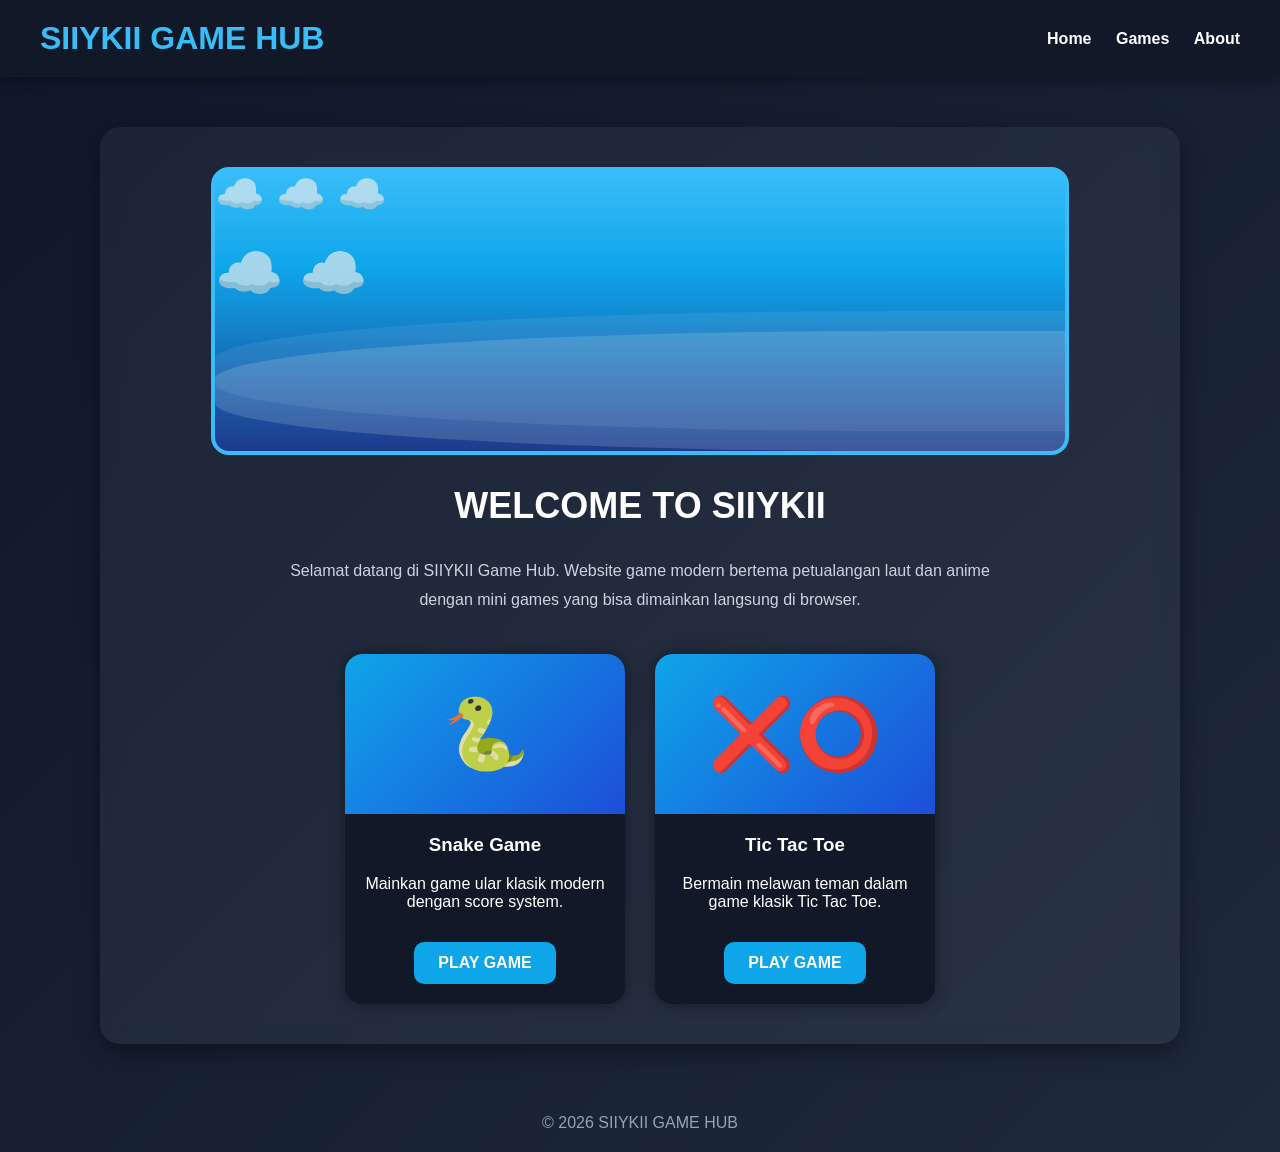
==== index.html @ 4e99a4be "first upload" ====
<!DOCTYPE html>
<html lang="id">
<head>
<meta charset="UTF-8">
<meta name="viewport" content="width=device-width, initial-scale=1.0">
<title>SIIYKII GAME HUB</title>

<style>
body{
    margin:0;
    font-family:Arial,sans-serif;
    background:linear-gradient(135deg,#0f172a,#1e293b);
    color:white;
    text-align:center;
}

/* HEADER */
header{
    background:#111827;
    padding:20px 40px;
    display:flex;
    justify-content:space-between;
    align-items:center;
    flex-wrap:wrap;
    box-shadow:0 4px 15px rgba(0,0,0,0.4);
}

header h1{
    color:#38bdf8;
    margin:0;
}

nav a{
    color:white;
    text-decoration:none;
    margin-left:20px;
    font-weight:bold;
    transition:0.3s;
}

nav a:hover{
    color:#38bdf8;
}

/* CONTAINER */
.profile-container{
    max-width:1000px;
    margin:50px auto;
    padding:40px;
    border-radius:20px;
    background:rgba(255,255,255,0.05);
    backdrop-filter:blur(10px);
    box-shadow:0 8px 25px rgba(0,0,0,0.4);
}

/* ANIMATION */
.banner{
    width:100%;
    max-width:850px;
    height:280px;
    margin:0 auto 30px auto;
    border-radius:18px;
    overflow:hidden;
    position:relative;
    border:4px solid #38bdf8;
    background:linear-gradient(to bottom,#38bdf8 0%, #0ea5e9 35%, #1e3a8a 100%);
}

.wave{
    position:absolute;
    bottom:0;
    width:200%;
    height:120px;
    background:rgba(255,255,255,0.15);
    border-radius:40%;
    animation:waveMove 8s linear infinite;
}

.wave2{
    bottom:20px;
    opacity:0.5;
    animation-duration:12s;
}

.ship{
    position:absolute;
    bottom:80px;
    left:-200px;
    font-size:90px;
    animation:sail 12s linear infinite;
}

.cloud{
    position:absolute;
    color:white;
    opacity:0.7;
    font-size:40px;
    animation:cloudMove 25s linear infinite;
}

.cloud2{
    top:70px;
    animation-duration:35s;
    font-size:55px;
}

@keyframes sail{
    0%{left:-200px;}
    100%{left:100%;}
}

@keyframes waveMove{
    0%{transform:translateX(0);}
    100%{transform:translateX(-50%);}
}

@keyframes cloudMove{
    0%{left:-200px;}
    100%{left:110%;}
}

/* TEXT */
h2{
    font-size:36px;
}

.bio{
    max-width:700px;
    margin:auto;
    line-height:1.8;
    color:#cbd5e1;
    margin-bottom:40px;
}

/* GAME CARDS */
.games{
    display:flex;
    justify-content:center;
    flex-wrap:wrap;
    gap:30px;
    margin-top:40px;
}

.game-card{
    width:280px;
    background:#111827;
    border-radius:18px;
    overflow:hidden;
    box-shadow:0 0 15px rgba(0,0,0,0.4);
    transition:0.3s;
}

.game-card:hover{
    transform:translateY(-10px);
}

.game-image{
    height:160px;
    background:linear-gradient(135deg,#0ea5e9,#1d4ed8);
    display:flex;
    justify-content:center;
    align-items:center;
    font-size:70px;
}

.game-info{
    padding:20px;
}

.game-info h3{
    margin-top:0;
}

.play-btn{
    display:inline-block;
    margin-top:15px;
    padding:12px 24px;
    background:#0ea5e9;
    color:white;
    text-decoration:none;
    border-radius:10px;
    font-weight:bold;
    transition:0.3s;
}

.play-btn:hover{
    background:#0284c7;
}

footer{
    margin-top:50px;
    padding:20px;
    color:#94a3b8;
}

@media(max-width:700px){
    .banner{
        height:220px;
    }

    .ship{
        font-size:65px;
    }

    h2{
        font-size:28px;
    }
}
</style>
</head>

<body>

<header>
    <h1>SIIYKII GAME HUB</h1>

    <nav>
        <a href="#">Home</a>
        <a href="#games">Games</a>
        <a href="#">About</a>
    </nav>
</header>

<div class="profile-container">

    <div class="banner">

        <div class="cloud">☁️ ☁️ ☁️</div>
        <div class="cloud cloud2">☁️ ☁️</div>

        <div class="ship">⛵</div>

        <div class="wave"></div>
        <div class="wave wave2"></div>

    </div>

    <h2>WELCOME TO SIIYKII</h2>

    <p class="bio">
        Selamat datang di SIIYKII Game Hub.
        Website game modern bertema petualangan laut dan anime
        dengan mini games yang bisa dimainkan langsung di browser.
    </p>

    <div class="games" id="games">

        <div class="game-card">

            <div class="game-image">
                🐍
            </div>

            <div class="game-info">
                <h3>Snake Game</h3>

                <p>
                    Mainkan game ular klasik modern dengan score system.
                </p>

                <a class="play-btn" href="snake.html">
                    PLAY GAME
                </a>
            </div>

        </div>

        <div class="game-card">

            <div class="game-image">
                ❌⭕
            </div>

            <div class="game-info">
                <h3>Tic Tac Toe</h3>

                <p>
                    Bermain melawan teman dalam game klasik Tic Tac Toe.
                </p>

                <a class="play-btn" href="tictactoe.html">
                    PLAY GAME
                </a>
            </div>

        </div>

    </div>

</div>

<footer>
© 2026 SIIYKII GAME HUB
</footer>

</body>
</html>
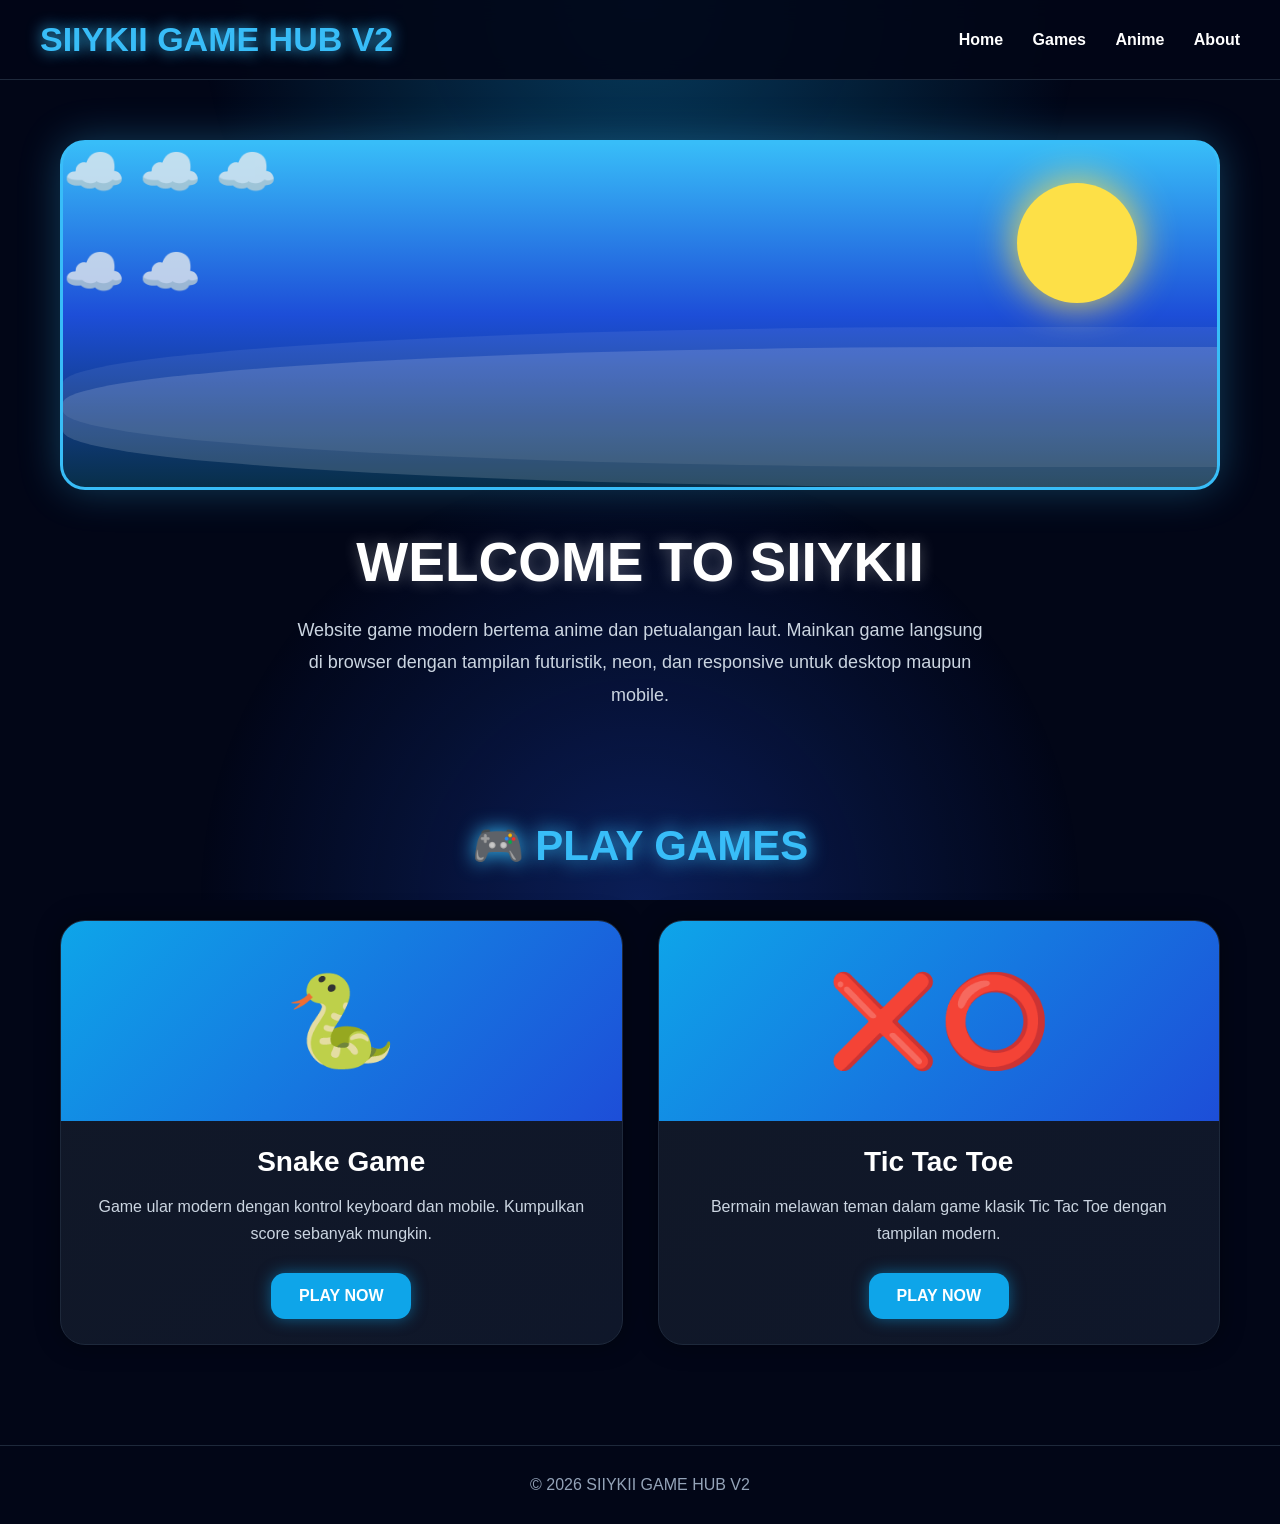
==== commit 79de93b2: "Add files via upload" ====
--- a/index.html
+++ b/index.html
@@ -3,208 +3,284 @@
 <head>
 <meta charset="UTF-8">
 <meta name="viewport" content="width=device-width, initial-scale=1.0">
-<title>SIIYKII GAME HUB</title>
+<title>SIIYKII GAME HUB V2</title>
 
 <style>
+*{
+margin:0;
+padding:0;
+box-sizing:border-box;
+}
+
 body{
-    margin:0;
-    font-family:Arial,sans-serif;
-    background:linear-gradient(135deg,#0f172a,#1e293b);
-    color:white;
-    text-align:center;
+font-family:Arial,sans-serif;
+background:#020617;
+color:white;
+overflow-x:hidden;
+}
+
+/* BACKGROUND */
+body::before{
+content:"";
+position:fixed;
+width:100%;
+height:100%;
+background:
+radial-gradient(circle at top,#0ea5e955,transparent 40%),
+radial-gradient(circle at bottom,#1d4ed855,transparent 40%);
+z-index:-1;
 }
 
 /* HEADER */
 header{
-    background:#111827;
-    padding:20px 40px;
-    display:flex;
-    justify-content:space-between;
-    align-items:center;
-    flex-wrap:wrap;
-    box-shadow:0 4px 15px rgba(0,0,0,0.4);
-}
-
-header h1{
-    color:#38bdf8;
-    margin:0;
+position:sticky;
+top:0;
+z-index:100;
+background:rgba(2,6,23,0.9);
+backdrop-filter:blur(10px);
+display:flex;
+justify-content:space-between;
+align-items:center;
+padding:20px 40px;
+border-bottom:1px solid #1e293b;
+}
+
+.logo{
+font-size:34px;
+font-weight:bold;
+color:#38bdf8;
+text-shadow:0 0 15px #38bdf8;
 }
 
 nav a{
-    color:white;
-    text-decoration:none;
-    margin-left:20px;
-    font-weight:bold;
-    transition:0.3s;
+color:white;
+text-decoration:none;
+margin-left:25px;
+font-weight:bold;
+transition:0.3s;
 }
 
 nav a:hover{
-    color:#38bdf8;
-}
-
-/* CONTAINER */
-.profile-container{
-    max-width:1000px;
-    margin:50px auto;
-    padding:40px;
-    border-radius:20px;
-    background:rgba(255,255,255,0.05);
-    backdrop-filter:blur(10px);
-    box-shadow:0 8px 25px rgba(0,0,0,0.4);
-}
-
-/* ANIMATION */
+color:#38bdf8;
+}
+
+/* HERO */
+.hero{
+max-width:1200px;
+margin:auto;
+padding:60px 20px;
+}
+
 .banner{
-    width:100%;
-    max-width:850px;
-    height:280px;
-    margin:0 auto 30px auto;
-    border-radius:18px;
-    overflow:hidden;
-    position:relative;
-    border:4px solid #38bdf8;
-    background:linear-gradient(to bottom,#38bdf8 0%, #0ea5e9 35%, #1e3a8a 100%);
-}
-
+position:relative;
+height:350px;
+border-radius:25px;
+overflow:hidden;
+background:linear-gradient(to bottom,#38bdf8,#1d4ed8,#082f49);
+border:3px solid #38bdf8;
+box-shadow:0 0 40px rgba(56,189,248,0.3);
+}
+
+/* SUN */
+.sun{
+position:absolute;
+width:120px;
+height:120px;
+background:#fde047;
+border-radius:50%;
+top:40px;
+right:80px;
+box-shadow:0 0 40px #fde047;
+}
+
+/* CLOUDS */
+.cloud{
+position:absolute;
+font-size:50px;
+opacity:0.8;
+animation:cloudMove 30s linear infinite;
+}
+
+.cloud2{
+top:100px;
+animation-duration:40s;
+}
+
+/* SHIP */
+.ship{
+position:absolute;
+bottom:90px;
+left:-250px;
+font-size:120px;
+animation:sail 16s linear infinite;
+filter:drop-shadow(0 0 15px rgba(255,255,255,0.4));
+}
+
+/* WAVES */
 .wave{
-    position:absolute;
-    bottom:0;
-    width:200%;
-    height:120px;
-    background:rgba(255,255,255,0.15);
-    border-radius:40%;
-    animation:waveMove 8s linear infinite;
+position:absolute;
+bottom:0;
+width:200%;
+height:140px;
+background:rgba(255,255,255,0.15);
+border-radius:40%;
+animation:waveMove 8s linear infinite;
 }
 
 .wave2{
-    bottom:20px;
-    opacity:0.5;
-    animation-duration:12s;
+bottom:20px;
+opacity:0.5;
+animation-duration:12s;
+}
+
+@keyframes sail{
+0%{left:-250px;transform:translateY(0);}
+25%{transform:translateY(-10px);}
+50%{transform:translateY(5px);}
+75%{transform:translateY(-5px);}
+100%{left:100%;transform:translateY(0);}
+}
+
+@keyframes waveMove{
+0%{transform:translateX(0);}
+100%{transform:translateX(-50%);}
+}
+
+@keyframes cloudMove{
+0%{left:-200px;}
+100%{left:110%;}
+}
+
+/* TEXT */
+.hero-text{
+margin-top:40px;
+text-align:center;
+}
+
+.hero-text h1{
+font-size:55px;
+margin-bottom:20px;
+text-shadow:0 0 15px rgba(255,255,255,0.3);
+}
+
+.hero-text p{
+max-width:700px;
+margin:auto;
+font-size:18px;
+line-height:1.8;
+color:#cbd5e1;
+}
+
+/* GAMES */
+.games-section{
+max-width:1200px;
+margin:auto;
+padding:50px 20px;
+}
+
+.section-title{
+text-align:center;
+font-size:42px;
+margin-bottom:50px;
+color:#38bdf8;
+text-shadow:0 0 20px #38bdf8;
+}
+
+.games-grid{
+display:grid;
+grid-template-columns:repeat(auto-fit,minmax(300px,1fr));
+gap:35px;
+}
+
+.game-card{
+background:linear-gradient(145deg,#111827,#0f172a);
+border-radius:25px;
+overflow:hidden;
+transition:0.4s;
+border:1px solid #1e293b;
+box-shadow:0 0 25px rgba(0,0,0,0.4);
+}
+
+.game-card:hover{
+transform:translateY(-15px) scale(1.03);
+box-shadow:0 0 35px rgba(56,189,248,0.4);
+}
+
+.game-image{
+height:200px;
+display:flex;
+justify-content:center;
+align-items:center;
+font-size:90px;
+background:linear-gradient(135deg,#0ea5e9,#1d4ed8);
+}
+
+.game-content{
+padding:25px;
+text-align:center;
+}
+
+.game-content h3{
+font-size:28px;
+margin-bottom:15px;
+}
+
+.game-content p{
+color:#cbd5e1;
+line-height:1.7;
+margin-bottom:25px;
+}
+
+.play-btn{
+display:inline-block;
+padding:14px 28px;
+border-radius:14px;
+background:#0ea5e9;
+color:white;
+text-decoration:none;
+font-weight:bold;
+transition:0.3s;
+box-shadow:0 0 15px rgba(14,165,233,0.5);
+}
+
+.play-btn:hover{
+background:#0284c7;
+transform:scale(1.08);
+}
+
+/* FOOTER */
+footer{
+text-align:center;
+padding:30px;
+color:#94a3b8;
+margin-top:50px;
+border-top:1px solid #1e293b;
+}
+
+/* MOBILE */
+@media(max-width:768px){
+
+.hero-text h1{
+font-size:36px;
+}
+
+.banner{
+height:240px;
 }
 
 .ship{
-    position:absolute;
-    bottom:80px;
-    left:-200px;
-    font-size:90px;
-    animation:sail 12s linear infinite;
-}
-
-.cloud{
-    position:absolute;
-    color:white;
-    opacity:0.7;
-    font-size:40px;
-    animation:cloudMove 25s linear infinite;
-}
-
-.cloud2{
-    top:70px;
-    animation-duration:35s;
-    font-size:55px;
-}
-
-@keyframes sail{
-    0%{left:-200px;}
-    100%{left:100%;}
-}
-
-@keyframes waveMove{
-    0%{transform:translateX(0);}
-    100%{transform:translateX(-50%);}
-}
-
-@keyframes cloudMove{
-    0%{left:-200px;}
-    100%{left:110%;}
-}
-
-/* TEXT */
-h2{
-    font-size:36px;
-}
-
-.bio{
-    max-width:700px;
-    margin:auto;
-    line-height:1.8;
-    color:#cbd5e1;
-    margin-bottom:40px;
-}
-
-/* GAME CARDS */
-.games{
-    display:flex;
-    justify-content:center;
-    flex-wrap:wrap;
-    gap:30px;
-    margin-top:40px;
-}
-
-.game-card{
-    width:280px;
-    background:#111827;
-    border-radius:18px;
-    overflow:hidden;
-    box-shadow:0 0 15px rgba(0,0,0,0.4);
-    transition:0.3s;
-}
-
-.game-card:hover{
-    transform:translateY(-10px);
-}
-
-.game-image{
-    height:160px;
-    background:linear-gradient(135deg,#0ea5e9,#1d4ed8);
-    display:flex;
-    justify-content:center;
-    align-items:center;
-    font-size:70px;
-}
-
-.game-info{
-    padding:20px;
-}
-
-.game-info h3{
-    margin-top:0;
-}
-
-.play-btn{
-    display:inline-block;
-    margin-top:15px;
-    padding:12px 24px;
-    background:#0ea5e9;
-    color:white;
-    text-decoration:none;
-    border-radius:10px;
-    font-weight:bold;
-    transition:0.3s;
-}
-
-.play-btn:hover{
-    background:#0284c7;
-}
-
-footer{
-    margin-top:50px;
-    padding:20px;
-    color:#94a3b8;
-}
-
-@media(max-width:700px){
-    .banner{
-        height:220px;
-    }
-
-    .ship{
-        font-size:65px;
-    }
-
-    h2{
-        font-size:28px;
-    }
+font-size:80px;
+bottom:70px;
+}
+
+.logo{
+font-size:24px;
+}
+
+nav{
+display:none;
+}
+
 }
 </style>
 </head>
@@ -212,85 +288,106 @@
 <body>
 
 <header>
-    <h1>SIIYKII GAME HUB</h1>
-
-    <nav>
-        <a href="#">Home</a>
-        <a href="#games">Games</a>
-        <a href="#">About</a>
-    </nav>
+
+<div class="logo">SIIYKII GAME HUB V2</div>
+
+<nav>
+<a href="#">Home</a>
+<a href="#games">Games</a>
+<a href="#">Anime</a>
+<a href="#">About</a>
+</nav>
+
 </header>
 
-<div class="profile-container">
-
-    <div class="banner">
-
-        <div class="cloud">☁️ ☁️ ☁️</div>
-        <div class="cloud cloud2">☁️ ☁️</div>
-
-        <div class="ship">⛵</div>
-
-        <div class="wave"></div>
-        <div class="wave wave2"></div>
-
-    </div>
-
-    <h2>WELCOME TO SIIYKII</h2>
-
-    <p class="bio">
-        Selamat datang di SIIYKII Game Hub.
-        Website game modern bertema petualangan laut dan anime
-        dengan mini games yang bisa dimainkan langsung di browser.
-    </p>
-
-    <div class="games" id="games">
-
-        <div class="game-card">
-
-            <div class="game-image">
-                🐍
-            </div>
-
-            <div class="game-info">
-                <h3>Snake Game</h3>
-
-                <p>
-                    Mainkan game ular klasik modern dengan score system.
-                </p>
-
-                <a class="play-btn" href="snake.html">
-                    PLAY GAME
-                </a>
-            </div>
-
-        </div>
-
-        <div class="game-card">
-
-            <div class="game-image">
-                ❌⭕
-            </div>
-
-            <div class="game-info">
-                <h3>Tic Tac Toe</h3>
-
-                <p>
-                    Bermain melawan teman dalam game klasik Tic Tac Toe.
-                </p>
-
-                <a class="play-btn" href="tictactoe.html">
-                    PLAY GAME
-                </a>
-            </div>
-
-        </div>
-
-    </div>
-
-</div>
+<section class="hero">
+
+<div class="banner">
+
+<div class="sun"></div>
+
+<div class="cloud">☁️ ☁️ ☁️</div>
+<div class="cloud cloud2">☁️ ☁️</div>
+
+<div class="ship">🚢</div>
+
+<div class="wave"></div>
+<div class="wave wave2"></div>
+
+</div>
+
+<div class="hero-text">
+
+<h1>WELCOME TO SIIYKII</h1>
+
+<p>
+Website game modern bertema anime dan petualangan laut.
+Mainkan game langsung di browser dengan tampilan futuristik,
+neon, dan responsive untuk desktop maupun mobile.
+</p>
+
+</div>
+
+</section>
+
+<section class="games-section" id="games">
+
+<h2 class="section-title">🎮 PLAY GAMES</h2>
+
+<div class="games-grid">
+
+<div class="game-card">
+
+<div class="game-image">
+🐍
+</div>
+
+<div class="game-content">
+
+<h3>Snake Game</h3>
+
+<p>
+Game ular modern dengan kontrol keyboard dan mobile.
+Kumpulkan score sebanyak mungkin.
+</p>
+
+<a class="play-btn" href="snake.html">
+PLAY NOW
+</a>
+
+</div>
+
+</div>
+
+<div class="game-card">
+
+<div class="game-image">
+❌⭕
+</div>
+
+<div class="game-content">
+
+<h3>Tic Tac Toe</h3>
+
+<p>
+Bermain melawan teman dalam game klasik Tic Tac Toe
+dengan tampilan modern.
+</p>
+
+<a class="play-btn" href="tictactoe.html">
+PLAY NOW
+</a>
+
+</div>
+
+</div>
+
+</div>
+
+</section>
 
 <footer>
-© 2026 SIIYKII GAME HUB
+© 2026 SIIYKII GAME HUB V2
 </footer>
 
 </body>
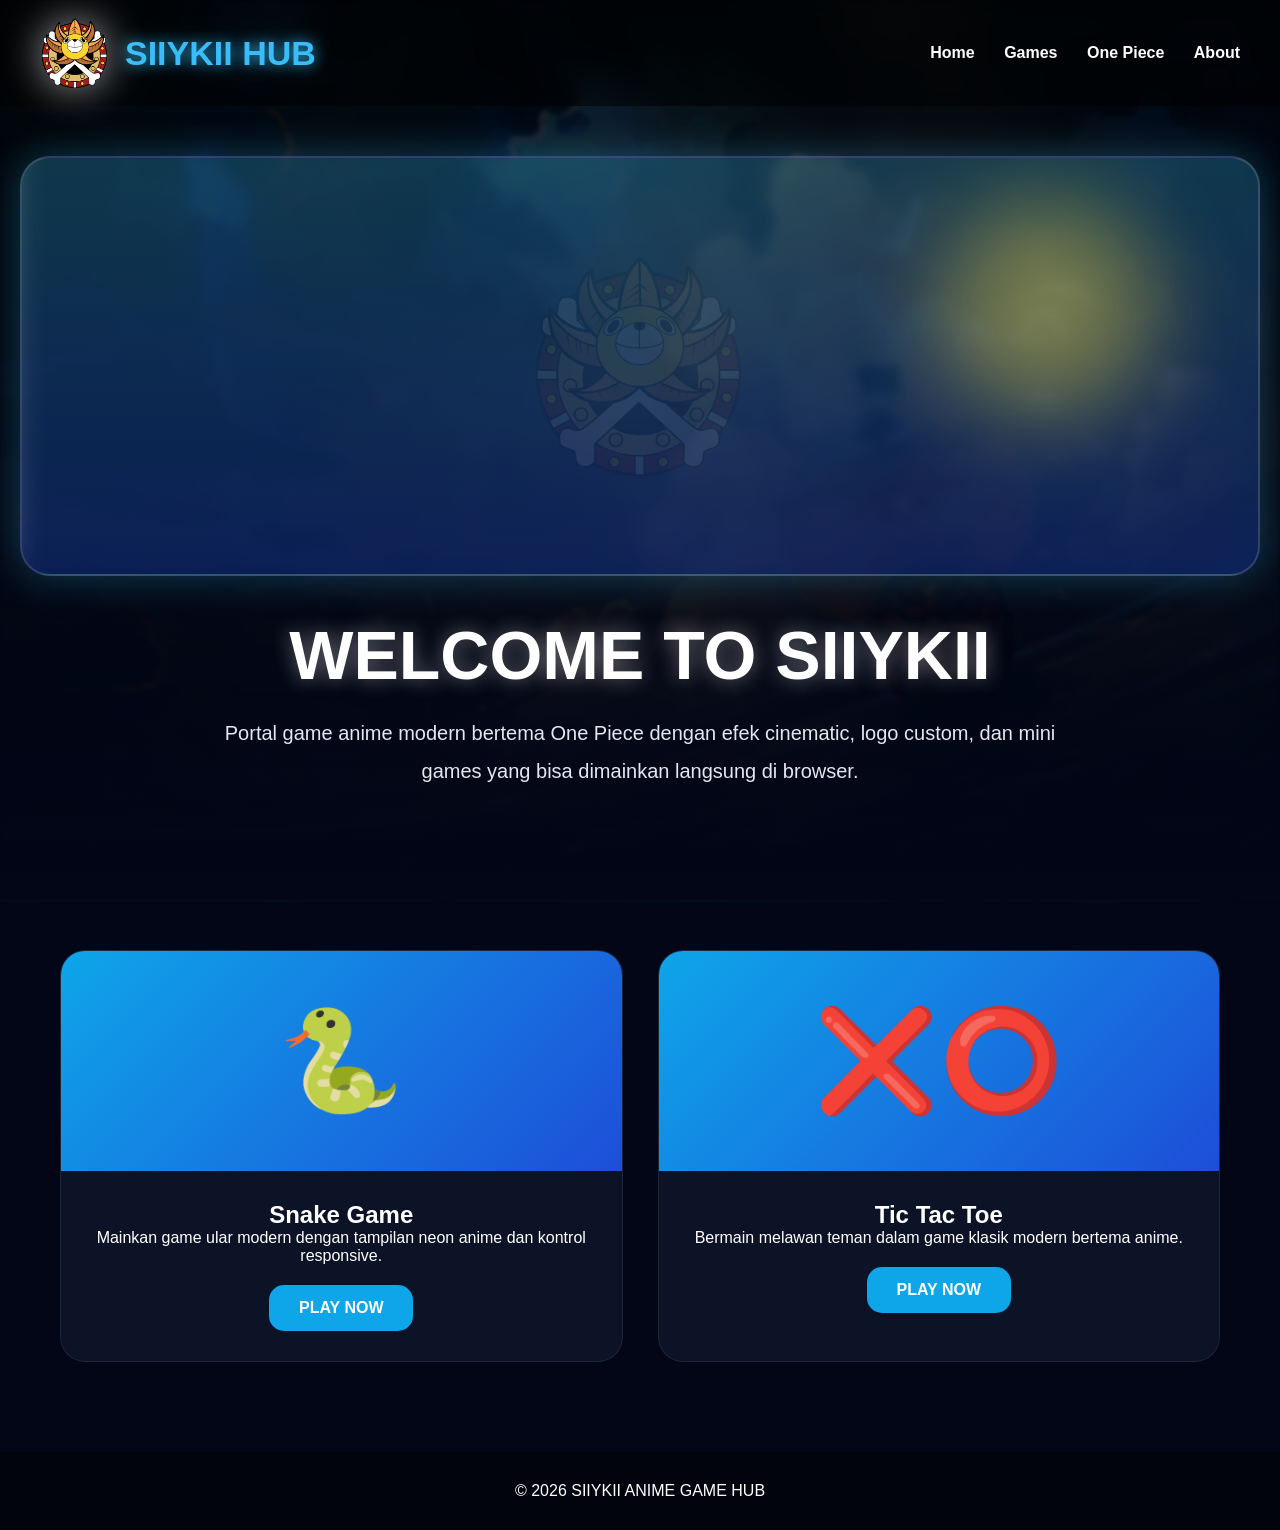
==== commit 0f96a57f: "UPGRADE" ====
--- a/index.html
+++ b/index.html
@@ -3,49 +3,67 @@
 <head>
 <meta charset="UTF-8">
 <meta name="viewport" content="width=device-width, initial-scale=1.0">
-<title>SIIYKII GAME HUB V2</title>
+<title>SIIYKII ANIME HUB</title>
+
+<link rel="icon" type="image/png" href="logo.png">
 
 <style>
-*{
-margin:0;
-padding:0;
-box-sizing:border-box;
-}
+*{margin:0;padding:0;box-sizing:border-box;}
 
 body{
 font-family:Arial,sans-serif;
+overflow-x:hidden;
+color:white;
 background:#020617;
-color:white;
-overflow-x:hidden;
-}
-
-/* BACKGROUND */
-body::before{
-content:"";
+}
+
+.bg{
 position:fixed;
+top:0;
+left:0;
 width:100%;
 height:100%;
-background:
-radial-gradient(circle at top,#0ea5e955,transparent 40%),
-radial-gradient(circle at bottom,#1d4ed855,transparent 40%);
+background:url('background.jpg') center/cover no-repeat;
+filter:brightness(0.3) blur(2px);
+z-index:-2;
+}
+
+.overlay{
+position:fixed;
+top:0;
+left:0;
+width:100%;
+height:100%;
+background:linear-gradient(to bottom,#00000066,#020617);
 z-index:-1;
 }
 
-/* HEADER */
 header{
+display:flex;
+justify-content:space-between;
+align-items:center;
+padding:18px 40px;
+background:rgba(0,0,0,0.5);
+backdrop-filter:blur(10px);
 position:sticky;
 top:0;
 z-index:100;
-background:rgba(2,6,23,0.9);
-backdrop-filter:blur(10px);
+}
+
+.logo-area{
 display:flex;
-justify-content:space-between;
 align-items:center;
-padding:20px 40px;
-border-bottom:1px solid #1e293b;
-}
-
-.logo{
+gap:15px;
+}
+
+.logo-area img{
+width:70px;
+height:70px;
+animation:floatLogo 4s ease-in-out infinite;
+filter:drop-shadow(0 0 20px rgba(255,255,255,0.6));
+}
+
+.logo-text{
 font-size:34px;
 font-weight:bold;
 color:#38bdf8;
@@ -57,244 +75,162 @@
 text-decoration:none;
 margin-left:25px;
 font-weight:bold;
-transition:0.3s;
-}
-
-nav a:hover{
-color:#38bdf8;
-}
-
-/* HERO */
+}
+
 .hero{
-max-width:1200px;
+max-width:1300px;
 margin:auto;
-padding:60px 20px;
+padding:50px 20px;
+text-align:center;
 }
 
 .banner{
 position:relative;
-height:350px;
+height:420px;
+border-radius:30px;
+overflow:hidden;
+background:linear-gradient(to bottom,#38bdf844,#1d4ed855);
+backdrop-filter:blur(5px);
+border:2px solid rgba(255,255,255,0.15);
+box-shadow:0 0 40px rgba(56,189,248,0.3);
+}
+
+.ship{
+position:absolute;
+bottom:10px;
+left:-400px;
+width:380px;
+animation:sail 18s linear infinite;
+filter:drop-shadow(0 0 20px rgba(255,255,255,0.5));
+}
+
+.watermark{
+position:absolute;
+top:50%;
+left:50%;
+transform:translate(-50%,-50%);
+width:220px;
+opacity:0.08;
+animation:spin 30s linear infinite;
+}
+
+.light{
+position:absolute;
+top:40px;
+right:100px;
+width:220px;
+height:220px;
+background:#fde04766;
+border-radius:50%;
+filter:blur(45px);
+}
+
+.hero h1{
+margin-top:40px;
+font-size:68px;
+text-shadow:0 0 20px rgba(255,255,255,0.4);
+}
+
+.hero p{
+max-width:850px;
+margin:20px auto;
+line-height:1.9;
+font-size:20px;
+color:#e2e8f0;
+}
+
+.games{
+max-width:1200px;
+margin:70px auto;
+display:grid;
+grid-template-columns:repeat(auto-fit,minmax(320px,1fr));
+gap:35px;
+padding:20px;
+}
+
+.card{
+background:rgba(15,23,42,0.85);
 border-radius:25px;
 overflow:hidden;
-background:linear-gradient(to bottom,#38bdf8,#1d4ed8,#082f49);
-border:3px solid #38bdf8;
-box-shadow:0 0 40px rgba(56,189,248,0.3);
-}
-
-/* SUN */
-.sun{
-position:absolute;
-width:120px;
-height:120px;
-background:#fde047;
-border-radius:50%;
-top:40px;
-right:80px;
-box-shadow:0 0 40px #fde047;
-}
-
-/* CLOUDS */
-.cloud{
-position:absolute;
-font-size:50px;
-opacity:0.8;
-animation:cloudMove 30s linear infinite;
-}
-
-.cloud2{
-top:100px;
-animation-duration:40s;
-}
-
-/* SHIP */
-.ship{
-position:absolute;
-bottom:90px;
-left:-250px;
-font-size:120px;
-animation:sail 16s linear infinite;
-filter:drop-shadow(0 0 15px rgba(255,255,255,0.4));
-}
-
-/* WAVES */
-.wave{
-position:absolute;
-bottom:0;
-width:200%;
-height:140px;
-background:rgba(255,255,255,0.15);
-border-radius:40%;
-animation:waveMove 8s linear infinite;
-}
-
-.wave2{
-bottom:20px;
-opacity:0.5;
-animation-duration:12s;
-}
-
-@keyframes sail{
-0%{left:-250px;transform:translateY(0);}
-25%{transform:translateY(-10px);}
-50%{transform:translateY(5px);}
-75%{transform:translateY(-5px);}
-100%{left:100%;transform:translateY(0);}
-}
-
-@keyframes waveMove{
-0%{transform:translateX(0);}
-100%{transform:translateX(-50%);}
-}
-
-@keyframes cloudMove{
-0%{left:-200px;}
-100%{left:110%;}
-}
-
-/* TEXT */
-.hero-text{
-margin-top:40px;
-text-align:center;
-}
-
-.hero-text h1{
-font-size:55px;
-margin-bottom:20px;
-text-shadow:0 0 15px rgba(255,255,255,0.3);
-}
-
-.hero-text p{
-max-width:700px;
-margin:auto;
-font-size:18px;
-line-height:1.8;
-color:#cbd5e1;
-}
-
-/* GAMES */
-.games-section{
-max-width:1200px;
-margin:auto;
-padding:50px 20px;
-}
-
-.section-title{
-text-align:center;
-font-size:42px;
-margin-bottom:50px;
-color:#38bdf8;
-text-shadow:0 0 20px #38bdf8;
-}
-
-.games-grid{
-display:grid;
-grid-template-columns:repeat(auto-fit,minmax(300px,1fr));
-gap:35px;
-}
-
-.game-card{
-background:linear-gradient(145deg,#111827,#0f172a);
-border-radius:25px;
-overflow:hidden;
+backdrop-filter:blur(10px);
+border:1px solid rgba(255,255,255,0.08);
 transition:0.4s;
-border:1px solid #1e293b;
-box-shadow:0 0 25px rgba(0,0,0,0.4);
-}
-
-.game-card:hover{
-transform:translateY(-15px) scale(1.03);
-box-shadow:0 0 35px rgba(56,189,248,0.4);
-}
-
-.game-image{
-height:200px;
+}
+
+.card:hover{
+transform:translateY(-12px) scale(1.03);
+box-shadow:0 0 35px rgba(56,189,248,0.5);
+}
+
+.card-top{
+height:220px;
 display:flex;
 justify-content:center;
 align-items:center;
-font-size:90px;
+font-size:100px;
 background:linear-gradient(135deg,#0ea5e9,#1d4ed8);
 }
 
-.game-content{
-padding:25px;
+.card-content{
+padding:30px;
 text-align:center;
-}
-
-.game-content h3{
-font-size:28px;
-margin-bottom:15px;
-}
-
-.game-content p{
-color:#cbd5e1;
-line-height:1.7;
-margin-bottom:25px;
 }
 
 .play-btn{
 display:inline-block;
-padding:14px 28px;
-border-radius:14px;
+padding:14px 30px;
 background:#0ea5e9;
+border-radius:15px;
+text-decoration:none;
 color:white;
-text-decoration:none;
 font-weight:bold;
-transition:0.3s;
-box-shadow:0 0 15px rgba(14,165,233,0.5);
-}
-
-.play-btn:hover{
-background:#0284c7;
-transform:scale(1.08);
-}
-
-/* FOOTER */
+margin-top:20px;
+}
+
 footer{
 text-align:center;
 padding:30px;
-color:#94a3b8;
-margin-top:50px;
-border-top:1px solid #1e293b;
-}
-
-/* MOBILE */
-@media(max-width:768px){
-
-.hero-text h1{
-font-size:36px;
-}
-
-.banner{
-height:240px;
-}
-
-.ship{
-font-size:80px;
-bottom:70px;
-}
-
-.logo{
-font-size:24px;
-}
-
-nav{
-display:none;
-}
-
+margin-top:60px;
+background:rgba(0,0,0,0.4);
+}
+
+@keyframes sail{
+0%{left:-400px;transform:translateY(0px) rotate(-2deg);}
+25%{transform:translateY(-10px) rotate(2deg);}
+50%{transform:translateY(5px) rotate(-2deg);}
+75%{transform:translateY(-8px) rotate(2deg);}
+100%{left:110%;transform:translateY(0px) rotate(-2deg);}
+}
+
+@keyframes spin{
+0%{transform:translate(-50%,-50%) rotate(0deg);}
+100%{transform:translate(-50%,-50%) rotate(360deg);}
+}
+
+@keyframes floatLogo{
+0%{transform:translateY(0px);}
+50%{transform:translateY(-8px);}
+100%{transform:translateY(0px);}
 }
 </style>
 </head>
 
 <body>
 
+<div class="bg"></div>
+<div class="overlay"></div>
+
 <header>
 
-<div class="logo">SIIYKII GAME HUB V2</div>
+<div class="logo-area">
+<img src="logo.png">
+<div class="logo-text">SIIYKII HUB</div>
+</div>
 
 <nav>
 <a href="#">Home</a>
 <a href="#games">Games</a>
-<a href="#">Anime</a>
+<a href="#">One Piece</a>
 <a href="#">About</a>
 </nav>
 
@@ -304,90 +240,59 @@
 
 <div class="banner">
 
-<div class="sun"></div>
-
-<div class="cloud">☁️ ☁️ ☁️</div>
-<div class="cloud cloud2">☁️ ☁️</div>
-
-<div class="ship">🚢</div>
-
-<div class="wave"></div>
-<div class="wave wave2"></div>
-
-</div>
-
-<div class="hero-text">
+<div class="light"></div>
+
+<img src="logo.png" class="watermark">
+
+<img src="sunny.png" class="ship">
+
+</div>
 
 <h1>WELCOME TO SIIYKII</h1>
 
 <p>
-Website game modern bertema anime dan petualangan laut.
-Mainkan game langsung di browser dengan tampilan futuristik,
-neon, dan responsive untuk desktop maupun mobile.
+Portal game anime modern bertema One Piece dengan efek cinematic,
+logo custom, dan mini games yang bisa dimainkan langsung di browser.
 </p>
 
-</div>
-
 </section>
 
-<section class="games-section" id="games">
-
-<h2 class="section-title">🎮 PLAY GAMES</h2>
-
-<div class="games-grid">
-
-<div class="game-card">
-
-<div class="game-image">
-🐍
-</div>
-
-<div class="game-content">
-
-<h3>Snake Game</h3>
+<section class="games" id="games">
+
+<div class="card">
+<div class="card-top">🐍</div>
+
+<div class="card-content">
+<h2>Snake Game</h2>
 
 <p>
-Game ular modern dengan kontrol keyboard dan mobile.
-Kumpulkan score sebanyak mungkin.
+Mainkan game ular modern dengan tampilan neon anime dan kontrol responsive.
 </p>
 
-<a class="play-btn" href="snake.html">
-PLAY NOW
-</a>
-
-</div>
-
-</div>
-
-<div class="game-card">
-
-<div class="game-image">
-❌⭕
-</div>
-
-<div class="game-content">
-
-<h3>Tic Tac Toe</h3>
+<a class="play-btn" href="snake.html">PLAY NOW</a>
+
+</div>
+</div>
+
+<div class="card">
+<div class="card-top">❌⭕</div>
+
+<div class="card-content">
+<h2>Tic Tac Toe</h2>
 
 <p>
-Bermain melawan teman dalam game klasik Tic Tac Toe
-dengan tampilan modern.
+Bermain melawan teman dalam game klasik modern bertema anime.
 </p>
 
-<a class="play-btn" href="tictactoe.html">
-PLAY NOW
-</a>
-
-</div>
-
-</div>
-
+<a class="play-btn" href="tictactoe.html">PLAY NOW</a>
+
+</div>
 </div>
 
 </section>
 
 <footer>
-© 2026 SIIYKII GAME HUB V2
+© 2026 SIIYKII ANIME GAME HUB
 </footer>
 
 </body>
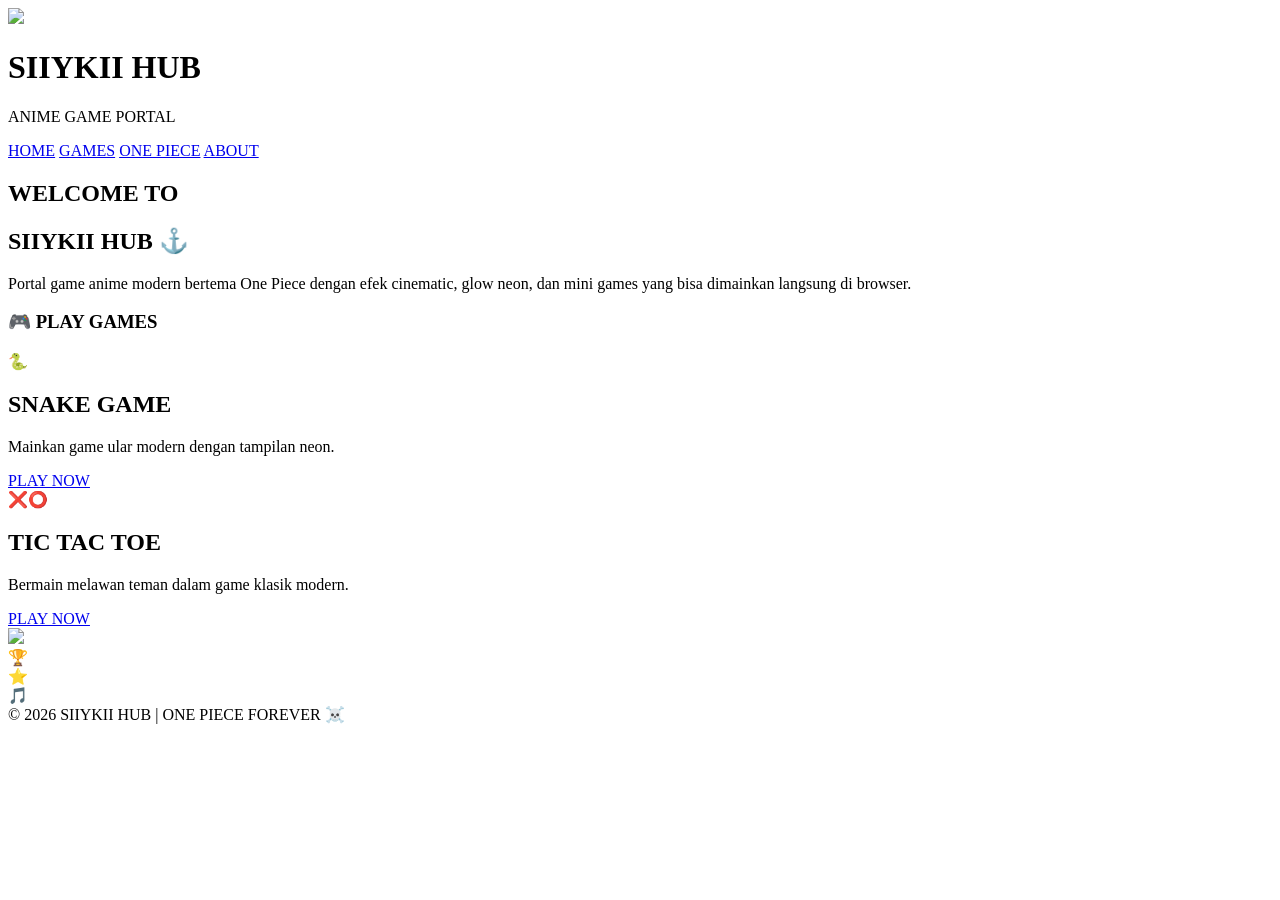
==== commit e7acd6dc: "UP NEW" ====
--- a/index.html
+++ b/index.html
@@ -3,297 +3,101 @@
 <head>
 <meta charset="UTF-8">
 <meta name="viewport" content="width=device-width, initial-scale=1.0">
-<title>SIIYKII ANIME HUB</title>
+<title>SIIYKII HUB</title>
 
-<link rel="icon" type="image/png" href="logo.png">
+<link rel="icon" href="assets/images/logo.png">
+<link rel="stylesheet" href="css/style.css">
 
-<style>
-*{margin:0;padding:0;box-sizing:border-box;}
+<link rel="preconnect" href="https://fonts.googleapis.com">
+<link href="https://fonts.googleapis.com/css2?family=Orbitron:wght@400;700;900&display=swap" rel="stylesheet">
 
-body{
-font-family:Arial,sans-serif;
-overflow-x:hidden;
-color:white;
-background:#020617;
-}
-
-.bg{
-position:fixed;
-top:0;
-left:0;
-width:100%;
-height:100%;
-background:url('background.jpg') center/cover no-repeat;
-filter:brightness(0.3) blur(2px);
-z-index:-2;
-}
-
-.overlay{
-position:fixed;
-top:0;
-left:0;
-width:100%;
-height:100%;
-background:linear-gradient(to bottom,#00000066,#020617);
-z-index:-1;
-}
-
-header{
-display:flex;
-justify-content:space-between;
-align-items:center;
-padding:18px 40px;
-background:rgba(0,0,0,0.5);
-backdrop-filter:blur(10px);
-position:sticky;
-top:0;
-z-index:100;
-}
-
-.logo-area{
-display:flex;
-align-items:center;
-gap:15px;
-}
-
-.logo-area img{
-width:70px;
-height:70px;
-animation:floatLogo 4s ease-in-out infinite;
-filter:drop-shadow(0 0 20px rgba(255,255,255,0.6));
-}
-
-.logo-text{
-font-size:34px;
-font-weight:bold;
-color:#38bdf8;
-text-shadow:0 0 15px #38bdf8;
-}
-
-nav a{
-color:white;
-text-decoration:none;
-margin-left:25px;
-font-weight:bold;
-}
-
-.hero{
-max-width:1300px;
-margin:auto;
-padding:50px 20px;
-text-align:center;
-}
-
-.banner{
-position:relative;
-height:420px;
-border-radius:30px;
-overflow:hidden;
-background:linear-gradient(to bottom,#38bdf844,#1d4ed855);
-backdrop-filter:blur(5px);
-border:2px solid rgba(255,255,255,0.15);
-box-shadow:0 0 40px rgba(56,189,248,0.3);
-}
-
-.ship{
-position:absolute;
-bottom:10px;
-left:-400px;
-width:380px;
-animation:sail 18s linear infinite;
-filter:drop-shadow(0 0 20px rgba(255,255,255,0.5));
-}
-
-.watermark{
-position:absolute;
-top:50%;
-left:50%;
-transform:translate(-50%,-50%);
-width:220px;
-opacity:0.08;
-animation:spin 30s linear infinite;
-}
-
-.light{
-position:absolute;
-top:40px;
-right:100px;
-width:220px;
-height:220px;
-background:#fde04766;
-border-radius:50%;
-filter:blur(45px);
-}
-
-.hero h1{
-margin-top:40px;
-font-size:68px;
-text-shadow:0 0 20px rgba(255,255,255,0.4);
-}
-
-.hero p{
-max-width:850px;
-margin:20px auto;
-line-height:1.9;
-font-size:20px;
-color:#e2e8f0;
-}
-
-.games{
-max-width:1200px;
-margin:70px auto;
-display:grid;
-grid-template-columns:repeat(auto-fit,minmax(320px,1fr));
-gap:35px;
-padding:20px;
-}
-
-.card{
-background:rgba(15,23,42,0.85);
-border-radius:25px;
-overflow:hidden;
-backdrop-filter:blur(10px);
-border:1px solid rgba(255,255,255,0.08);
-transition:0.4s;
-}
-
-.card:hover{
-transform:translateY(-12px) scale(1.03);
-box-shadow:0 0 35px rgba(56,189,248,0.5);
-}
-
-.card-top{
-height:220px;
-display:flex;
-justify-content:center;
-align-items:center;
-font-size:100px;
-background:linear-gradient(135deg,#0ea5e9,#1d4ed8);
-}
-
-.card-content{
-padding:30px;
-text-align:center;
-}
-
-.play-btn{
-display:inline-block;
-padding:14px 30px;
-background:#0ea5e9;
-border-radius:15px;
-text-decoration:none;
-color:white;
-font-weight:bold;
-margin-top:20px;
-}
-
-footer{
-text-align:center;
-padding:30px;
-margin-top:60px;
-background:rgba(0,0,0,0.4);
-}
-
-@keyframes sail{
-0%{left:-400px;transform:translateY(0px) rotate(-2deg);}
-25%{transform:translateY(-10px) rotate(2deg);}
-50%{transform:translateY(5px) rotate(-2deg);}
-75%{transform:translateY(-8px) rotate(2deg);}
-100%{left:110%;transform:translateY(0px) rotate(-2deg);}
-}
-
-@keyframes spin{
-0%{transform:translate(-50%,-50%) rotate(0deg);}
-100%{transform:translate(-50%,-50%) rotate(360deg);}
-}
-
-@keyframes floatLogo{
-0%{transform:translateY(0px);}
-50%{transform:translateY(-8px);}
-100%{transform:translateY(0px);}
-}
-</style>
 </head>
-
 <body>
 
-<div class="bg"></div>
 <div class="overlay"></div>
 
 <header>
+    <div class="logo-box">
+        <img src="assets/images/logo.png">
+        <div>
+            <h1>SIIYKII HUB</h1>
+            <p>ANIME GAME PORTAL</p>
+        </div>
+    </div>
 
-<div class="logo-area">
-<img src="logo.png">
-<div class="logo-text">SIIYKII HUB</div>
-</div>
-
-<nav>
-<a href="#">Home</a>
-<a href="#games">Games</a>
-<a href="#">One Piece</a>
-<a href="#">About</a>
-</nav>
-
+    <nav>
+        <a href="#">HOME</a>
+        <a href="#games">GAMES</a>
+        <a href="#">ONE PIECE</a>
+        <a href="#">ABOUT</a>
+    </nav>
 </header>
 
 <section class="hero">
 
-<div class="banner">
+    <div class="left">
 
-<div class="light"></div>
+        <h2>WELCOME TO</h2>
+        <h1>SIIYKII HUB ⚓</h1>
 
-<img src="logo.png" class="watermark">
+        <div class="line"></div>
 
-<img src="sunny.png" class="ship">
+        <p>
+            Portal game anime modern bertema One Piece dengan efek cinematic,
+            glow neon, dan mini games yang bisa dimainkan langsung di browser.
+        </p>
 
-</div>
+        <h3>🎮 PLAY GAMES</h3>
 
-<h1>WELCOME TO SIIYKII</h1>
+        <div class="games" id="games">
 
-<p>
-Portal game anime modern bertema One Piece dengan efek cinematic,
-logo custom, dan mini games yang bisa dimainkan langsung di browser.
-</p>
+            <div class="card blue">
+                <div class="emoji">🐍</div>
+
+                <h2>SNAKE GAME</h2>
+
+                <p>
+                    Mainkan game ular modern dengan tampilan neon.
+                </p>
+
+                <a href="snake.html">PLAY NOW</a>
+            </div>
+
+            <div class="card pink">
+                <div class="emoji">❌⭕</div>
+
+                <h2>TIC TAC TOE</h2>
+
+                <p>
+                    Bermain melawan teman dalam game klasik modern.
+                </p>
+
+                <a href="tictactoe.html">PLAY NOW</a>
+            </div>
+
+        </div>
+
+    </div>
+
+    <div class="right">
+
+        <img src="assets/images/sunny.png" class="ship">
+
+    </div>
 
 </section>
 
-<section class="games" id="games">
-
-<div class="card">
-<div class="card-top">🐍</div>
-
-<div class="card-content">
-<h2>Snake Game</h2>
-
-<p>
-Mainkan game ular modern dengan tampilan neon anime dan kontrol responsive.
-</p>
-
-<a class="play-btn" href="snake.html">PLAY NOW</a>
-
-</div>
+<div class="sidebar">
+    <div class="side-btn">🏆</div>
+    <div class="side-btn">⭐</div>
+    <div class="side-btn">🎵</div>
 </div>
 
-<div class="card">
-<div class="card-top">❌⭕</div>
+<footer>
+© 2026 SIIYKII HUB | ONE PIECE FOREVER ☠️
+</footer>
 
-<div class="card-content">
-<h2>Tic Tac Toe</h2>
-
-<p>
-Bermain melawan teman dalam game klasik modern bertema anime.
-</p>
-
-<a class="play-btn" href="tictactoe.html">PLAY NOW</a>
-
-</div>
-</div>
-
-</section>
-
-<footer>
-© 2026 SIIYKII ANIME GAME HUB
-</footer>
+<script src="js/main.js"></script>
 
 </body>
 </html>
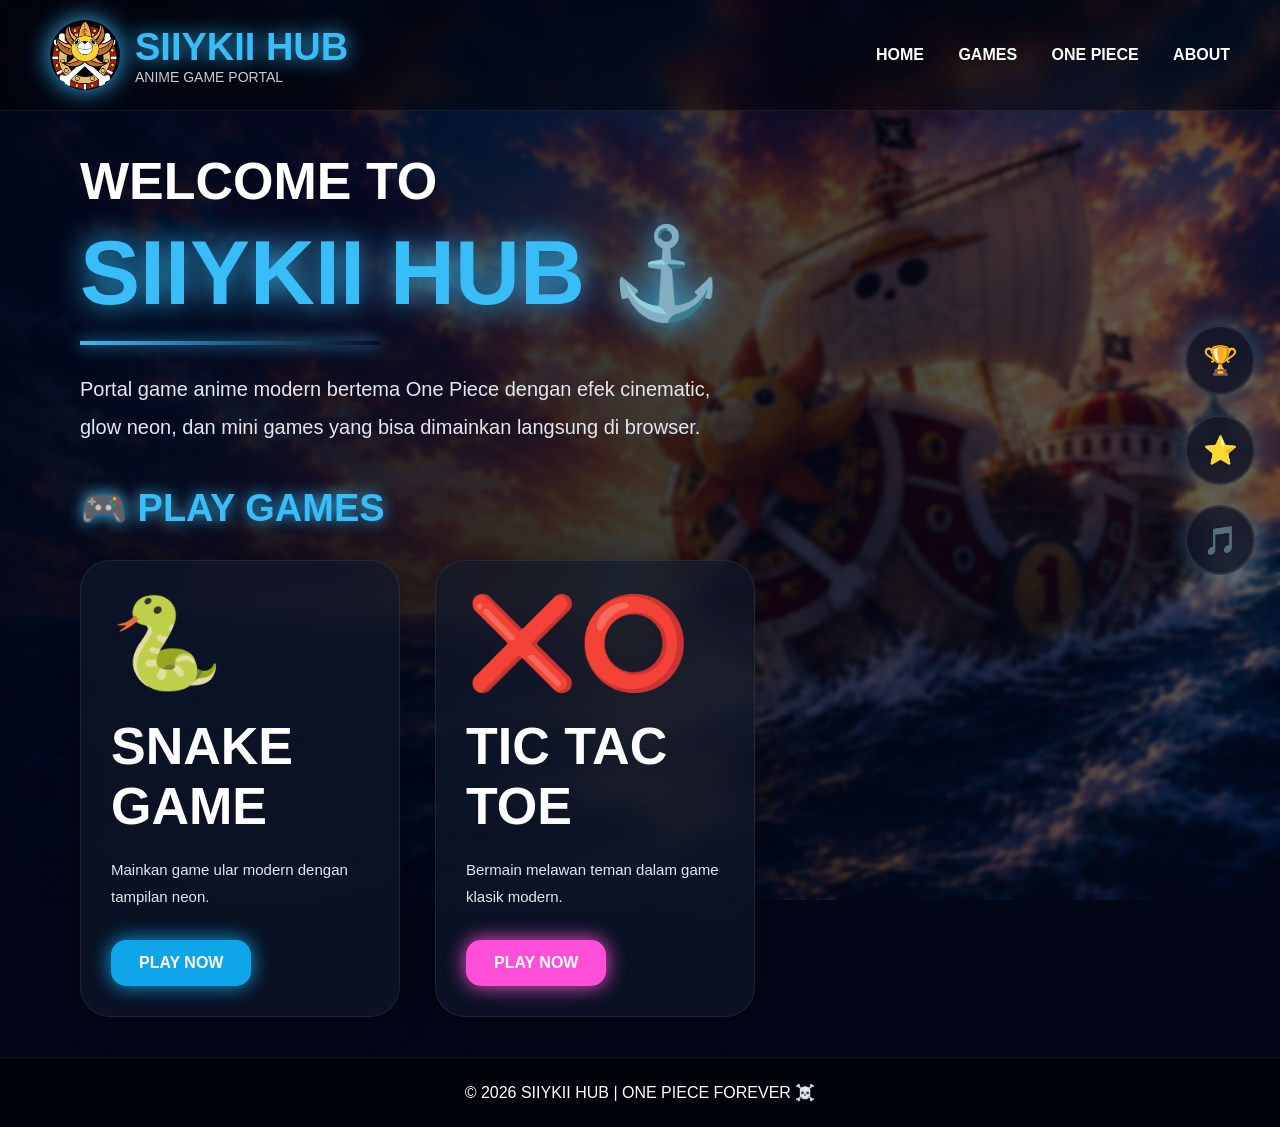
==== commit 316b98c5: "Remove sunny image from index.html Removed the sunny image from the right section." ====
--- a/index.html
+++ b/index.html
@@ -81,8 +81,6 @@
 
     <div class="right">
 
-        <img src="assets/images/sunny.png" class="ship">
-
     </div>
 
 </section>
--- a/css/style.css
+++ b/css/style.css
@@ -0,0 +1,307 @@
+
+*{
+margin:0;
+padding:0;
+box-sizing:border-box;
+}
+
+body{
+font-family:'Orbitron',sans-serif;
+color:white;
+min-height:100vh;
+overflow-x:hidden;
+background:#020617;
+background-image:url('../assets/images/hero-bg.png');
+background-size:cover;
+background-position:center;
+background-attachment:fixed;
+}
+
+.overlay{
+position:fixed;
+top:0;
+left:0;
+width:100%;
+height:100%;
+background:linear-gradient(to right,#020617ee,#02061799);
+backdrop-filter:blur(2px);
+z-index:-1;
+}
+
+header{
+display:flex;
+justify-content:space-between;
+align-items:center;
+padding:20px 50px;
+background:rgba(0,0,0,0.45);
+backdrop-filter:blur(10px);
+border-bottom:1px solid rgba(255,255,255,0.08);
+position:sticky;
+top:0;
+z-index:100;
+}
+
+.logo-box{
+display:flex;
+align-items:center;
+gap:15px;
+}
+
+.logo-box img{
+width:70px;
+height:70px;
+border-radius:50%;
+box-shadow:0 0 25px #38bdf8;
+animation:floatLogo 4s ease-in-out infinite;
+}
+
+.logo-box h1{
+font-size:38px;
+color:#38bdf8;
+text-shadow:0 0 20px #38bdf8;
+}
+
+.logo-box p{
+font-size:14px;
+opacity:0.8;
+}
+
+nav a{
+color:white;
+text-decoration:none;
+margin-left:30px;
+font-weight:bold;
+transition:0.3s;
+}
+
+nav a:hover{
+color:#38bdf8;
+text-shadow:0 0 15px #38bdf8;
+}
+
+.hero{
+min-height:85vh;
+display:flex;
+align-items:center;
+justify-content:space-between;
+padding:40px 80px;
+gap:40px;
+}
+
+.left{
+max-width:700px;
+animation:fadeUp 1.5s ease;
+}
+
+.left h2{
+font-size:52px;
+margin-bottom:10px;
+}
+
+.left h1{
+font-size:90px;
+color:#38bdf8;
+text-shadow:0 0 30px #38bdf8;
+margin-bottom:15px;
+}
+
+.line{
+width:300px;
+height:4px;
+background:linear-gradient(to right,#38bdf8,transparent);
+margin-bottom:25px;
+box-shadow:0 0 15px #38bdf8;
+}
+
+.left p{
+font-size:20px;
+line-height:1.9;
+margin-bottom:40px;
+max-width:650px;
+color:#e2e8f0;
+}
+
+.left h3{
+font-size:38px;
+color:#38bdf8;
+margin-bottom:30px;
+text-shadow:0 0 15px #38bdf8;
+}
+
+.games{
+display:flex;
+gap:35px;
+flex-wrap:wrap;
+}
+
+.card{
+width:320px;
+padding:30px;
+border-radius:30px;
+backdrop-filter:blur(12px);
+background:rgba(15,23,42,0.7);
+border:1px solid rgba(255,255,255,0.08);
+transition:0.4s;
+box-shadow:0 0 35px rgba(0,0,0,0.4);
+}
+
+.card:hover{
+transform:translateY(-12px) scale(1.03);
+}
+
+.blue:hover{
+box-shadow:0 0 35px #38bdf8;
+}
+
+.pink:hover{
+box-shadow:0 0 35px #ff4fd8;
+}
+
+.emoji{
+font-size:90px;
+margin-bottom:20px;
+}
+
+.card h2{
+margin-bottom:20px;
+}
+
+.card p{
+font-size:15px;
+margin-bottom:30px;
+line-height:1.8;
+}
+
+.card a{
+display:inline-block;
+padding:14px 28px;
+border-radius:15px;
+text-decoration:none;
+font-weight:bold;
+color:white;
+transition:0.3s;
+}
+
+.blue a{
+background:#0ea5e9;
+box-shadow:0 0 20px #0ea5e9;
+}
+
+.pink a{
+background:#ff4fd8;
+box-shadow:0 0 20px #ff4fd8;
+}
+
+.card a:hover{
+transform:scale(1.08);
+}
+
+.right{
+flex:1;
+display:flex;
+justify-content:center;
+align-items:center;
+position:relative;
+}
+
+.ship{
+width:650px;
+max-width:100%;
+animation:sail 8s ease-in-out infinite;
+filter:drop-shadow(0 0 30px rgba(255,255,255,0.4));
+}
+
+.sidebar{
+position:fixed;
+right:25px;
+top:50%;
+transform:translateY(-50%);
+display:flex;
+flex-direction:column;
+gap:20px;
+}
+
+.side-btn{
+width:70px;
+height:70px;
+display:flex;
+justify-content:center;
+align-items:center;
+border-radius:50%;
+background:rgba(15,23,42,0.8);
+backdrop-filter:blur(10px);
+font-size:28px;
+border:2px solid rgba(255,255,255,0.1);
+box-shadow:0 0 25px rgba(56,189,248,0.35);
+transition:0.3s;
+cursor:pointer;
+}
+
+.side-btn:hover{
+transform:scale(1.1);
+box-shadow:0 0 30px #38bdf8;
+}
+
+footer{
+text-align:center;
+padding:25px;
+background:rgba(0,0,0,0.5);
+border-top:1px solid rgba(255,255,255,0.08);
+}
+
+@keyframes sail{
+0%{transform:translateY(0px) rotate(-2deg);}
+50%{transform:translateY(-20px) rotate(2deg);}
+100%{transform:translateY(0px) rotate(-2deg);}
+}
+
+@keyframes floatLogo{
+0%{transform:translateY(0px);}
+50%{transform:translateY(-8px);}
+100%{transform:translateY(0px);}
+}
+
+@keyframes fadeUp{
+from{
+opacity:0;
+transform:translateY(40px);
+}
+to{
+opacity:1;
+transform:translateY(0px);
+}
+}
+
+@media(max-width:1100px){
+
+.hero{
+flex-direction:column;
+text-align:center;
+padding:40px 20px;
+}
+
+.left h1{
+font-size:60px;
+}
+
+.left h2{
+font-size:40px;
+}
+
+.line{
+margin:auto auto 25px auto;
+}
+
+.games{
+justify-content:center;
+}
+
+.sidebar{
+display:none;
+}
+
+nav{
+display:none;
+}
+
+}
